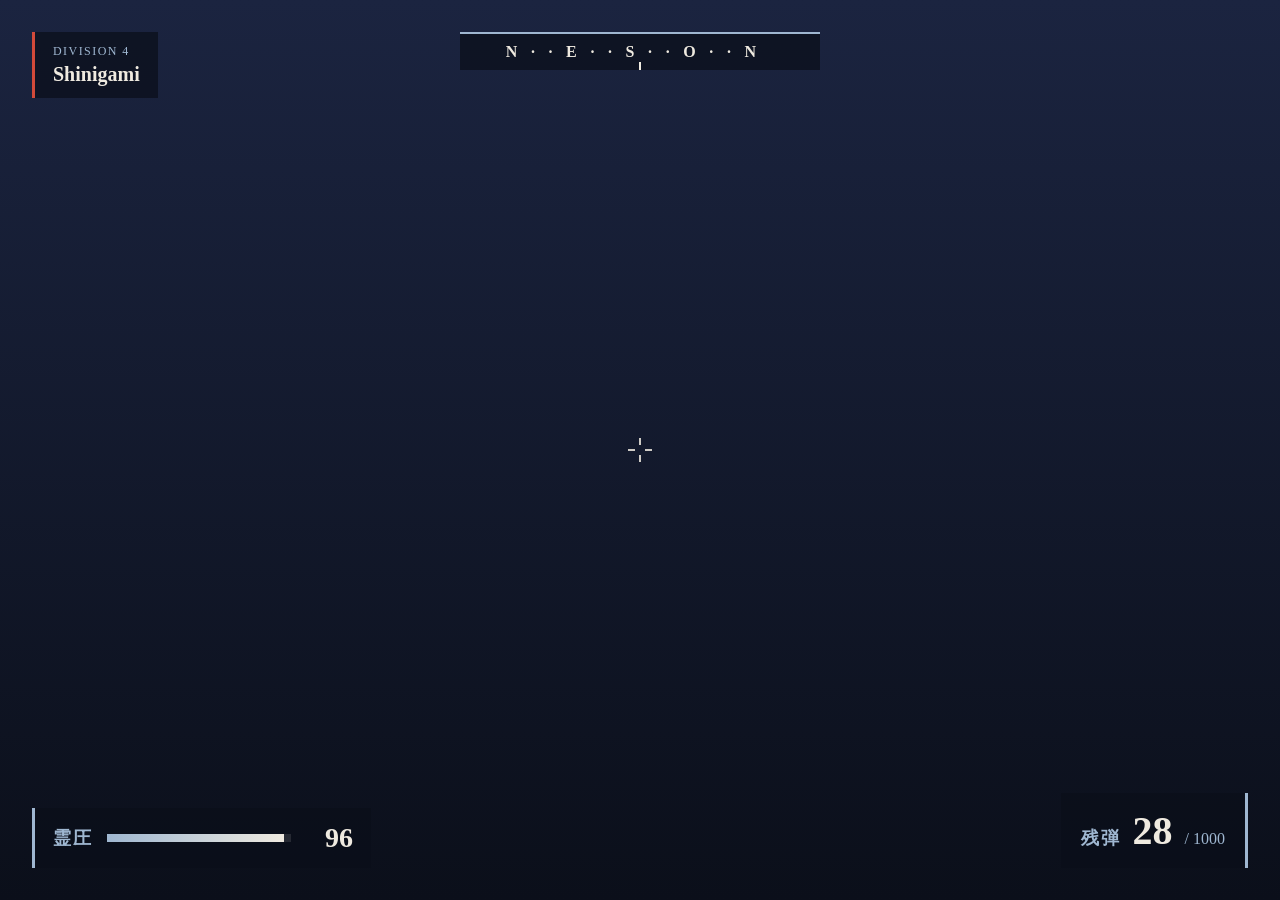
==== hud/preview/index.html @ a49f6131 "hud : page d'aperçu avec données de test, à ouvrir dans le navigateur Co-Authored-By: Claude Haiku 5" ====
<!doctype html>
<html lang="fr">
    <head>
        <meta charset="utf-8">
        <title>Aperçu du HUD Bleach</title>
        <link rel="stylesheet" href="../Client/UI/style.css">
        <style>
            /* Fond de test pour voir la transparence du HUD */
            body { background: linear-gradient(180deg, #1b2440, #0b0f1a); }
        </style>
        <script>
            // Faux objet Events, pour faire tourner le HUD hors de nanos world
            window.__handlers = {};
            window.Events = {
                Subscribe: function (name, fn) { window.__handlers[name] = fn; },
                Call: function () {}
            };
        </script>
        <script src="../Client/UI/index.js"></script>
    </head>
    <body>
        <div id="player_card">
            <div class="division" id="player_division">DIVISION —</div>
            <div class="name" id="player_name">Shinigami</div>
        </div>
        <div id="compass">
            <div class="strip"><span id="compass_strip">N · · E · · S · · O · · N</span></div>
            <div class="marker"></div>
        </div>
        <div id="feed"></div>
        <div id="crosshair"><span></span><span></span><span></span><span></span></div>
        <div id="health_container">
            <span class="kanji">霊圧</span>
            <div class="bar"><div id="health_fill"></div></div>
            <span id="health_current">100</span>
        </div>
        <div id="weapon_ammo_container">
            <span class="kanji">残弾</span>
            <span id="weapon_ammo_clip">30</span>
            <span id="weapon_ammo_bag">/ 1000</span>
        </div>

        <script>
            // Simulation : la vie baisse, les munitions diminuent, la boussole tourne, des événements arrivent
            let hp = 100, clip = 30, heading = 0, tick = 0;
            const h = window.__handlers;
            setInterval(function () {
                tick++;
                hp = hp > 0 ? hp - 2 : 100;
                clip = clip > 0 ? clip - 1 : 30;
                heading = (heading + 3) % 360;
                if (h.UpdateHealth) h.UpdateHealth(hp);
                if (h.UpdateWeaponAmmo) h.UpdateWeaponAmmo(true, clip, 1000);
                if (h.UpdateCompass) h.UpdateCompass(heading);
                if (tick % 8 === 0 && h.AddFeed) h.AddFeed("Hollow vaincu au Rukongai", "kill");
                if (tick % 12 === 0 && h.AddFeed) h.AddFeed("Raid de Hollows dans 5 min", "alert");
            }, 400);
            if (h.UpdatePlayer) h.UpdatePlayer("Shinigami", 4);
        </script>
    </body>
</html>
---- hud/Client/UI/style.css ----
/* HUD Bleach : bleu spirituel, ivoire, rouge Hollow quand la vie est basse */
:root {
    --ivory: #efeae0;
    --spirit: #9fb7d1;
    --hollow: #d24a3a;
    --panel: rgba(11, 15, 26, 0.72);
}

html, body {
    margin: 0;
    padding: 0;
    width: 100%;
    height: 100%;
    overflow: hidden;
    background: transparent;
    font-family: "Shippori Mincho B1", "Yu Mincho", serif;
    color: var(--ivory);
}

.kanji {
    font-weight: 800;
    font-size: 18px;
    color: var(--spirit);
    letter-spacing: 0.1em;
}

#health_container {
    position: absolute;
    left: 32px;
    bottom: 32px;
    width: 300px;
    padding: 14px 18px;
    background: var(--panel);
    border-left: 3px solid var(--spirit);
    display: flex;
    align-items: center;
    gap: 14px;
}

#health_container .bar {
    flex: 1;
    height: 8px;
    background: rgba(239, 234, 224, 0.12);
}

#health_fill {
    width: 100%;
    height: 100%;
    background: linear-gradient(90deg, var(--spirit), var(--ivory));
    transition: width 0.3s ease, background 0.3s ease;
}

#health_current {
    font-size: 28px;
    font-weight: 800;
    min-width: 48px;
    text-align: right;
}

#weapon_ammo_container {
    display: none;
    position: absolute;
    right: 32px;
    bottom: 32px;
    padding: 14px 20px;
    background: var(--panel);
    border-right: 3px solid var(--spirit);
    align-items: baseline;
    gap: 12px;
}

#weapon_ammo_clip {
    font-size: 40px;
    font-weight: 800;
}

#weapon_ammo_bag {
    font-size: 16px;
    color: var(--spirit);
}

/* Carte du joueur : haut gauche */
#player_card {
    position: absolute;
    left: 32px;
    top: 32px;
    padding: 12px 18px;
    background: var(--panel);
    border-left: 3px solid var(--hollow);
}

#player_card .division {
    font-size: 12px;
    letter-spacing: 0.12em;
    color: var(--spirit);
}

#player_card .name {
    font-size: 20px;
    font-weight: 800;
    margin-top: 4px;
}

/* Boussole : haut centre */
#compass {
    position: absolute;
    left: 50%;
    top: 32px;
    transform: translateX(-50%);
    width: 360px;
    height: 36px;
    overflow: hidden;
    background: var(--panel);
    border-top: 2px solid var(--spirit);
}

#compass .strip {
    position: absolute;
    left: 50%;
    top: 0;
    width: 400px;
    margin-left: -200px;
    text-align: center;
    font-size: 16px;
    font-weight: 800;
    line-height: 36px;
    letter-spacing: 0.3em;
}

#compass_strip {
    display: inline-block;
    white-space: nowrap;
    transition: transform 0.15s linear;
}

#compass .marker {
    position: absolute;
    left: 50%;
    bottom: 0;
    width: 2px;
    height: 8px;
    margin-left: -1px;
    background: var(--ivory);
}

/* Fil d'événements : haut droite */
#feed {
    position: absolute;
    right: 32px;
    top: 32px;
    width: 300px;
    display: flex;
    flex-direction: column;
    gap: 6px;
    align-items: flex-end;
}

.feed_line {
    padding: 6px 12px;
    background: var(--panel);
    font-size: 14px;
    border-right: 3px solid var(--spirit);
    animation: feedIn 0.3s ease;
}

.feed_line.kill { border-right-color: var(--hollow); }
.feed_line.alert { border-right-color: var(--hollow); color: #f08a7a; }

@keyframes feedIn {
    from { opacity: 0; transform: translateX(20px); }
    to   { opacity: 1; transform: translateX(0); }
}

/* Réticule : centre */
#crosshair {
    position: absolute;
    left: 50%;
    top: 50%;
    width: 24px;
    height: 24px;
    margin: -12px 0 0 -12px;
}

#crosshair span {
    position: absolute;
    background: var(--ivory);
    opacity: 0.85;
}

#crosshair span:nth-child(1) { left: 11px; top: 0; width: 2px; height: 7px; }
#crosshair span:nth-child(2) { left: 11px; bottom: 0; width: 2px; height: 7px; }
#crosshair span:nth-child(3) { top: 11px; left: 0; width: 7px; height: 2px; }
#crosshair span:nth-child(4) { top: 11px; right: 0; width: 7px; height: 2px; }
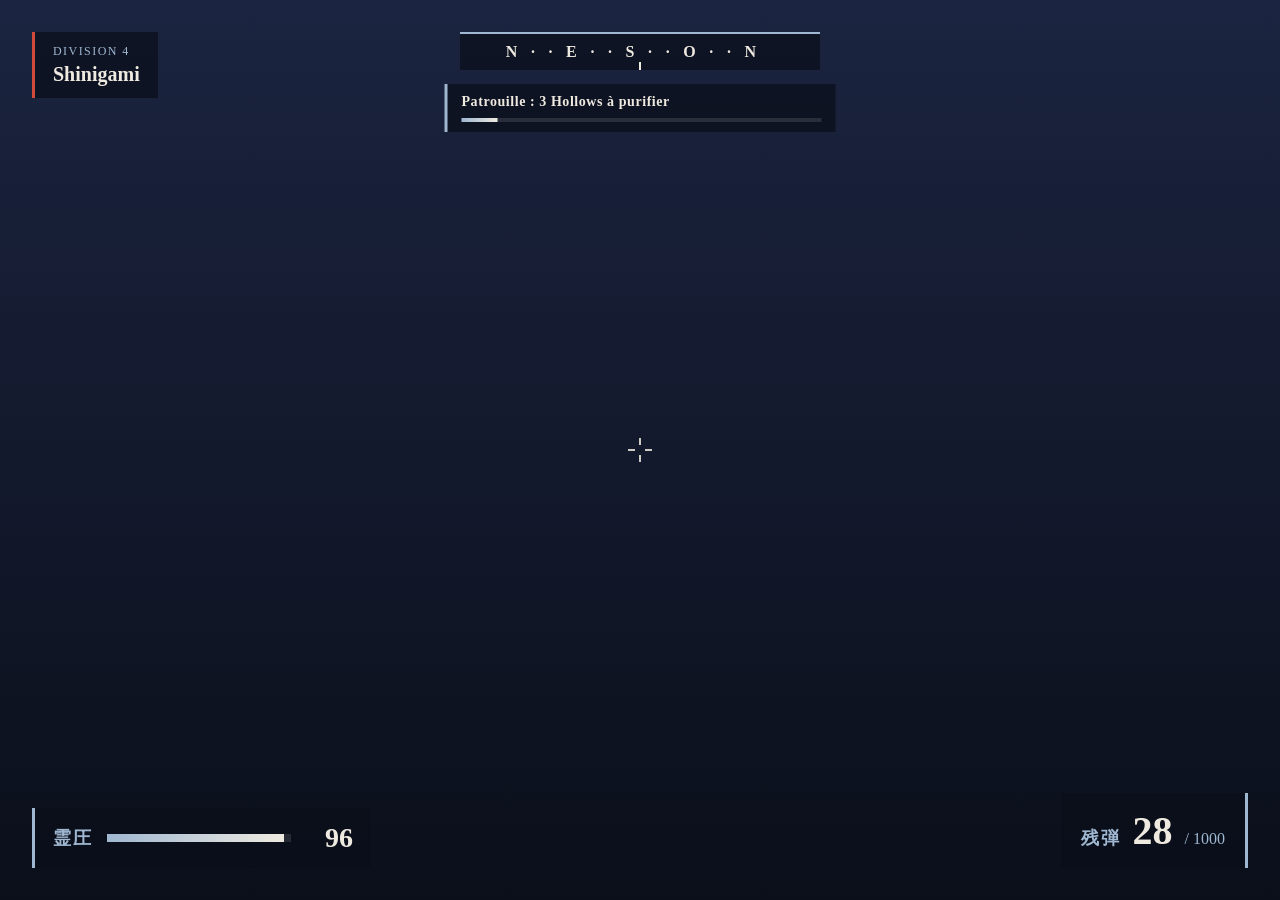
==== commit d614b0b4: "hud : chat, invite d'action et bandeau de mission Co-Authored-By: Claude Haiku 5.5 <noreply@anthropi" ====
--- a/hud/preview/index.html
+++ b/hud/preview/index.html
@@ -19,6 +19,10 @@
         <script src="../Client/UI/index.js"></script>
     </head>
     <body>
+        <div id="mission">
+            <div class="mission_title" id="mission_title">Aucune mission</div>
+            <div class="mission_bar"><div id="mission_fill"></div></div>
+        </div>
         <div id="player_card">
             <div class="division" id="player_division">DIVISION —</div>
             <div class="name" id="player_name">Shinigami</div>
@@ -28,7 +32,12 @@
             <div class="marker"></div>
         </div>
         <div id="feed"></div>
+        <div id="prompt" class="hidden">
+            <span class="key" id="prompt_key">E</span>
+            <span id="prompt_text">Ramasser</span>
+        </div>
         <div id="crosshair"><span></span><span></span><span></span><span></span></div>
+        <div id="chat"><div id="chat_log"></div></div>
         <div id="health_container">
             <span class="kanji">霊圧</span>
             <div class="bar"><div id="health_fill"></div></div>
@@ -41,8 +50,8 @@
         </div>
 
         <script>
-            // Simulation : la vie baisse, les munitions diminuent, la boussole tourne, des événements arrivent
-            let hp = 100, clip = 30, heading = 0, tick = 0;
+            // Simulation : vie, munitions, boussole, événements, chat, invite et mission
+            let hp = 100, clip = 30, heading = 0, tick = 0, mission = 0;
             const h = window.__handlers;
             setInterval(function () {
                 tick++;
@@ -54,6 +63,12 @@
                 if (h.UpdateCompass) h.UpdateCompass(heading);
                 if (tick % 8 === 0 && h.AddFeed) h.AddFeed("Hollow vaincu au Rukongai", "kill");
                 if (tick % 12 === 0 && h.AddFeed) h.AddFeed("Raid de Hollows dans 5 min", "alert");
+                if (tick % 6 === 0 && h.AddChat) h.AddChat("Ichigo_RP", "On part en patrouille ?");
+                if (tick % 10 === 0 && h.AddChat) h.AddChat("Unohana", "Je suis là pour les blessés.");
+                if (tick % 5 === 0 && h.ShowPrompt) h.ShowPrompt("E", "Ramasser");
+                if (tick % 5 === 2 && h.HidePrompt) h.HidePrompt();
+                mission = (mission + 5) % 105;
+                if (h.UpdateMission) h.UpdateMission("Patrouille : 3 Hollows à purifier", mission);
             }, 400);
             if (h.UpdatePlayer) h.UpdatePlayer("Shinigami", 4);
         </script>
--- a/hud/Client/UI/style.css
+++ b/hud/Client/UI/style.css
@@ -191,3 +191,92 @@
 #crosshair span:nth-child(2) { left: 11px; bottom: 0; width: 2px; height: 7px; }
 #crosshair span:nth-child(3) { top: 11px; left: 0; width: 7px; height: 2px; }
 #crosshair span:nth-child(4) { top: 11px; right: 0; width: 7px; height: 2px; }
+
+/* Invite d'action : sous le réticule */
+#prompt {
+    position: absolute;
+    left: 50%;
+    top: calc(50% + 40px);
+    transform: translateX(-50%);
+    display: flex;
+    align-items: center;
+    gap: 12px;
+    padding: 8px 16px;
+    background: var(--panel);
+    font-size: 16px;
+    font-weight: 800;
+    transition: opacity 0.2s ease;
+}
+
+#prompt.hidden { opacity: 0; pointer-events: none; }
+
+#prompt .key {
+    display: inline-block;
+    min-width: 28px;
+    padding: 2px 8px;
+    text-align: center;
+    border: 1px solid var(--spirit);
+    color: var(--ivory);
+    font-size: 14px;
+}
+
+/* Bandeau de mission : sous la boussole */
+#mission {
+    position: absolute;
+    left: 50%;
+    top: 84px;
+    transform: translateX(-50%);
+    width: 360px;
+    padding: 10px 14px;
+    background: var(--panel);
+    border-left: 3px solid var(--spirit);
+}
+
+.mission_title {
+    font-size: 14px;
+    font-weight: 800;
+    letter-spacing: 0.04em;
+}
+
+.mission_bar {
+    margin-top: 8px;
+    height: 4px;
+    background: rgba(239, 234, 224, 0.12);
+}
+
+#mission_fill {
+    height: 100%;
+    width: 0%;
+    background: linear-gradient(90deg, var(--spirit), var(--ivory));
+    transition: width 0.4s ease;
+}
+
+/* Chat : bas gauche, au-dessus de la vie */
+#chat {
+    position: absolute;
+    left: 32px;
+    bottom: 100px;
+    width: 380px;
+    pointer-events: none;
+}
+
+#chat_log {
+    display: flex;
+    flex-direction: column;
+    gap: 4px;
+}
+
+.chat_line {
+    padding: 4px 10px;
+    background: rgba(11, 15, 26, 0.55);
+    font-size: 14px;
+    line-height: 1.4;
+    transition: opacity 1.5s ease;
+}
+
+.chat_line.fade { opacity: 0; }
+
+.chat_author {
+    color: var(--spirit);
+    font-weight: 800;
+}
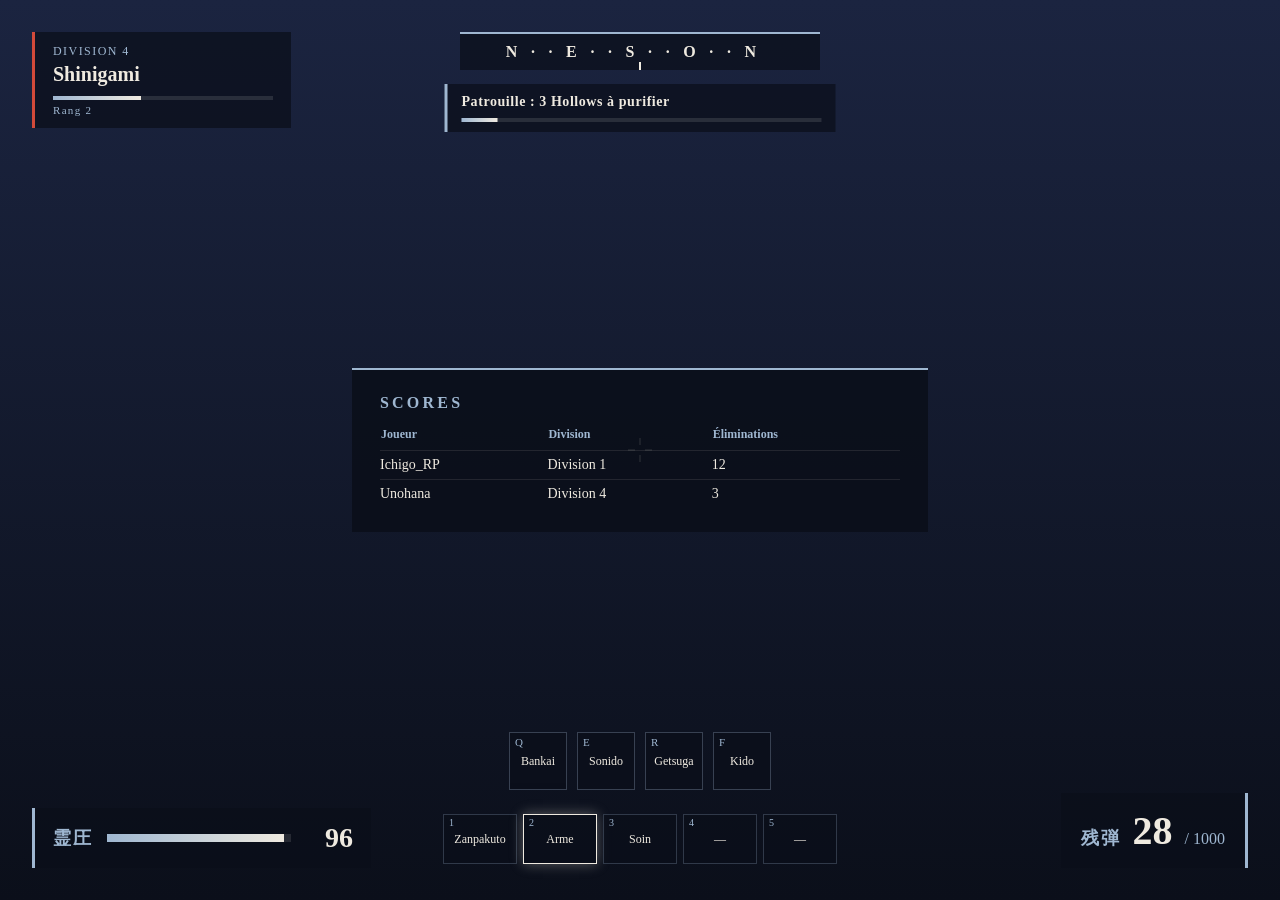
==== commit 18c67573: "hud : halo de reiatsu, barre d'XP, capacités, hotbar, dégâts, écran de mort, scores et notifications" ====
--- a/hud/preview/index.html
+++ b/hud/preview/index.html
@@ -19,6 +19,9 @@
         <script src="../Client/UI/index.js"></script>
     </head>
     <body>
+        <div id="vignette"></div>
+        <div id="hit"></div>
+        <div id="toasts"></div>
         <div id="mission">
             <div class="mission_title" id="mission_title">Aucune mission</div>
             <div class="mission_bar"><div id="mission_fill"></div></div>
@@ -26,6 +29,8 @@
         <div id="player_card">
             <div class="division" id="player_division">DIVISION —</div>
             <div class="name" id="player_name">Shinigami</div>
+            <div class="xp_bar"><div id="xp_fill"></div></div>
+            <div class="xp_text" id="xp_text">Rang 1</div>
         </div>
         <div id="compass">
             <div class="strip"><span id="compass_strip">N · · E · · S · · O · · N</span></div>
@@ -37,6 +42,30 @@
             <span id="prompt_text">Ramasser</span>
         </div>
         <div id="crosshair"><span></span><span></span><span></span><span></span></div>
+        <div id="scoreboard" class="hidden">
+            <div class="sb_title">SCORES</div>
+            <table>
+                <thead><tr><th>Joueur</th><th>Division</th><th>Éliminations</th></tr></thead>
+                <tbody id="score_rows"></tbody>
+            </table>
+        </div>
+        <div id="death" class="hidden">
+            <div class="death_title">Tu es tombé</div>
+            <div class="death_timer">Réapparition dans <span id="death_seconds">5</span> s</div>
+        </div>
+        <div id="abilities">
+            <div class="slot" data-slot="0"><span class="key">Q</span><span class="label">Bankai</span><div class="cd"></div></div>
+            <div class="slot" data-slot="1"><span class="key">E</span><span class="label">Sonido</span><div class="cd"></div></div>
+            <div class="slot" data-slot="2"><span class="key">R</span><span class="label">Getsuga</span><div class="cd"></div></div>
+            <div class="slot" data-slot="3"><span class="key">F</span><span class="label">Kido</span><div class="cd"></div></div>
+        </div>
+        <div id="hotbar">
+            <div class="hot" data-hot="0"><span class="num">1</span><span class="label">Zanpakuto</span></div>
+            <div class="hot active" data-hot="1"><span class="num">2</span><span class="label">Arme</span></div>
+            <div class="hot" data-hot="2"><span class="num">3</span><span class="label">Soin</span></div>
+            <div class="hot" data-hot="3"><span class="num">4</span><span class="label">—</span></div>
+            <div class="hot" data-hot="4"><span class="num">5</span><span class="label">—</span></div>
+        </div>
         <div id="chat"><div id="chat_log"></div></div>
         <div id="health_container">
             <span class="kanji">霊圧</span>
@@ -50,27 +79,38 @@
         </div>
 
         <script>
-            // Simulation : vie, munitions, boussole, événements, chat, invite et mission
-            let hp = 100, clip = 30, heading = 0, tick = 0, mission = 0;
+            // Simulation de tout le HUD : vie, munitions, boussole, événements, chat, mission, capacités, dégâts, scores et mort
+            let hp = 100, clip = 30, heading = 0, tick = 0, mission = 0, cd = 0;
             const h = window.__handlers;
+            if (h.UpdatePlayer) h.UpdatePlayer("Shinigami", 4);
+            if (h.UpdateXP) h.UpdateXP(2, 40);
+            if (h.SetHotbar) h.SetHotbar(1, "Arme", true);
+            if (h.ClearScore) h.ClearScore();
+            if (h.AddScoreRow) { h.AddScoreRow("Ichigo_RP", 1, 12); h.AddScoreRow("Unohana", 4, 3); }
+            if (h.ShowScoreboard) h.ShowScoreboard(false);
             setInterval(function () {
                 tick++;
                 hp = hp > 0 ? hp - 2 : 100;
                 clip = clip > 0 ? clip - 1 : 30;
                 heading = (heading + 3) % 360;
+                cd = (cd + 0.05) % 1.05;
                 if (h.UpdateHealth) h.UpdateHealth(hp);
                 if (h.UpdateWeaponAmmo) h.UpdateWeaponAmmo(true, clip, 1000);
                 if (h.UpdateCompass) h.UpdateCompass(heading);
+                if (h.SetAbility) h.SetAbility(0, "Bankai", cd);
                 if (tick % 8 === 0 && h.AddFeed) h.AddFeed("Hollow vaincu au Rukongai", "kill");
                 if (tick % 12 === 0 && h.AddFeed) h.AddFeed("Raid de Hollows dans 5 min", "alert");
                 if (tick % 6 === 0 && h.AddChat) h.AddChat("Ichigo_RP", "On part en patrouille ?");
                 if (tick % 10 === 0 && h.AddChat) h.AddChat("Unohana", "Je suis là pour les blessés.");
                 if (tick % 5 === 0 && h.ShowPrompt) h.ShowPrompt("E", "Ramasser");
                 if (tick % 5 === 2 && h.HidePrompt) h.HidePrompt();
+                if (tick % 4 === 0 && h.HitMarker) h.HitMarker();
+                if (tick % 15 === 0 && h.Toast) h.Toast("Promotion : tu es maintenant lieutenant");
                 mission = (mission + 5) % 105;
                 if (h.UpdateMission) h.UpdateMission("Patrouille : 3 Hollows à purifier", mission);
+                // Scores (Tab) affichés une fois sur deux cycles pour la démo
+                if (h.ShowScoreboard) h.ShowScoreboard(tick % 30 < 6);
             }, 400);
-            if (h.UpdatePlayer) h.UpdatePlayer("Shinigami", 4);
         </script>
     </body>
 </html>
--- a/hud/Client/UI/style.css
+++ b/hud/Client/UI/style.css
@@ -24,6 +24,7 @@
     letter-spacing: 0.1em;
 }
 
+/* Vie (reiatsu) : bas gauche */
 #health_container {
     position: absolute;
     left: 32px;
@@ -36,20 +37,17 @@
     align-items: center;
     gap: 14px;
 }
-
 #health_container .bar {
     flex: 1;
     height: 8px;
     background: rgba(239, 234, 224, 0.12);
 }
-
 #health_fill {
     width: 100%;
     height: 100%;
     background: linear-gradient(90deg, var(--spirit), var(--ivory));
     transition: width 0.3s ease, background 0.3s ease;
 }
-
 #health_current {
     font-size: 28px;
     font-weight: 800;
@@ -57,6 +55,7 @@
     text-align: right;
 }
 
+/* Munitions : bas droite */
 #weapon_ammo_container {
     display: none;
     position: absolute;
@@ -68,12 +67,10 @@
     align-items: baseline;
     gap: 12px;
 }
-
 #weapon_ammo_clip {
     font-size: 40px;
     font-weight: 800;
 }
-
 #weapon_ammo_bag {
     font-size: 16px;
     color: var(--spirit);
@@ -88,17 +85,33 @@
     background: var(--panel);
     border-left: 3px solid var(--hollow);
 }
-
 #player_card .division {
     font-size: 12px;
     letter-spacing: 0.12em;
     color: var(--spirit);
 }
-
 #player_card .name {
     font-size: 20px;
     font-weight: 800;
     margin-top: 4px;
+}
+#player_card .xp_bar {
+    margin-top: 10px;
+    height: 4px;
+    width: 220px;
+    background: rgba(239, 234, 224, 0.12);
+}
+#xp_fill {
+    height: 100%;
+    width: 0%;
+    background: linear-gradient(90deg, var(--spirit), var(--ivory));
+    transition: width 0.5s ease;
+}
+#player_card .xp_text {
+    margin-top: 4px;
+    font-size: 11px;
+    letter-spacing: 0.12em;
+    color: var(--spirit);
 }
 
 /* Boussole : haut centre */
@@ -113,7 +126,6 @@
     background: var(--panel);
     border-top: 2px solid var(--spirit);
 }
-
 #compass .strip {
     position: absolute;
     left: 50%;
@@ -126,13 +138,11 @@
     line-height: 36px;
     letter-spacing: 0.3em;
 }
-
 #compass_strip {
     display: inline-block;
     white-space: nowrap;
     transition: transform 0.15s linear;
 }
-
 #compass .marker {
     position: absolute;
     left: 50%;
@@ -143,6 +153,60 @@
     background: var(--ivory);
 }
 
+/* Bandeau de mission : sous la boussole */
+#mission {
+    position: absolute;
+    left: 50%;
+    top: 84px;
+    transform: translateX(-50%);
+    width: 360px;
+    padding: 10px 14px;
+    background: var(--panel);
+    border-left: 3px solid var(--spirit);
+}
+.mission_title {
+    font-size: 14px;
+    font-weight: 800;
+    letter-spacing: 0.04em;
+}
+.mission_bar {
+    margin-top: 8px;
+    height: 4px;
+    background: rgba(239, 234, 224, 0.12);
+}
+#mission_fill {
+    height: 100%;
+    width: 0%;
+    background: linear-gradient(90deg, var(--spirit), var(--ivory));
+    transition: width 0.4s ease;
+}
+
+/* Notifications : haut centre, sous le bandeau de mission */
+#toasts {
+    position: absolute;
+    left: 50%;
+    top: 150px;
+    transform: translateX(-50%);
+    display: flex;
+    flex-direction: column;
+    gap: 8px;
+    align-items: center;
+    pointer-events: none;
+}
+.toast {
+    padding: 10px 18px;
+    background: var(--panel);
+    border-top: 2px solid var(--spirit);
+    font-size: 15px;
+    transition: opacity 0.6s ease, transform 0.6s ease;
+    animation: toastIn 0.4s ease;
+}
+.toast.out { opacity: 0; transform: translateY(-8px); }
+@keyframes toastIn {
+    from { opacity: 0; transform: translateY(-10px); }
+    to { opacity: 1; transform: translateY(0); }
+}
+
 /* Fil d'événements : haut droite */
 #feed {
     position: absolute;
@@ -154,7 +218,6 @@
     gap: 6px;
     align-items: flex-end;
 }
-
 .feed_line {
     padding: 6px 12px;
     background: var(--panel);
@@ -162,13 +225,11 @@
     border-right: 3px solid var(--spirit);
     animation: feedIn 0.3s ease;
 }
-
 .feed_line.kill { border-right-color: var(--hollow); }
 .feed_line.alert { border-right-color: var(--hollow); color: #f08a7a; }
-
 @keyframes feedIn {
     from { opacity: 0; transform: translateX(20px); }
-    to   { opacity: 1; transform: translateX(0); }
+    to { opacity: 1; transform: translateX(0); }
 }
 
 /* Réticule : centre */
@@ -180,18 +241,44 @@
     height: 24px;
     margin: -12px 0 0 -12px;
 }
-
 #crosshair span {
     position: absolute;
     background: var(--ivory);
     opacity: 0.85;
 }
-
 #crosshair span:nth-child(1) { left: 11px; top: 0; width: 2px; height: 7px; }
 #crosshair span:nth-child(2) { left: 11px; bottom: 0; width: 2px; height: 7px; }
 #crosshair span:nth-child(3) { top: 11px; left: 0; width: 7px; height: 2px; }
 #crosshair span:nth-child(4) { top: 11px; right: 0; width: 7px; height: 2px; }
 
+/* Indicateur de dégâts : sous le réticule */
+#hit {
+    position: absolute;
+    left: 50%;
+    top: 50%;
+    width: 36px;
+    height: 36px;
+    margin: -18px;
+    opacity: 0;
+    pointer-events: none;
+}
+#hit::before, #hit::after {
+    content: "";
+    position: absolute;
+    left: 50%;
+    top: 50%;
+    width: 22px;
+    height: 2px;
+    background: var(--hollow);
+}
+#hit::before { transform: translate(-50%, -50%) rotate(45deg); }
+#hit::after { transform: translate(-50%, -50%) rotate(-45deg); }
+#hit.flash { animation: hitFlash 0.35s ease-out; }
+@keyframes hitFlash {
+    from { opacity: 1; }
+    to { opacity: 0; }
+}
+
 /* Invite d'action : sous le réticule */
 #prompt {
     position: absolute;
@@ -207,9 +294,7 @@
     font-weight: 800;
     transition: opacity 0.2s ease;
 }
-
 #prompt.hidden { opacity: 0; pointer-events: none; }
-
 #prompt .key {
     display: inline-block;
     min-width: 28px;
@@ -220,37 +305,6 @@
     font-size: 14px;
 }
 
-/* Bandeau de mission : sous la boussole */
-#mission {
-    position: absolute;
-    left: 50%;
-    top: 84px;
-    transform: translateX(-50%);
-    width: 360px;
-    padding: 10px 14px;
-    background: var(--panel);
-    border-left: 3px solid var(--spirit);
-}
-
-.mission_title {
-    font-size: 14px;
-    font-weight: 800;
-    letter-spacing: 0.04em;
-}
-
-.mission_bar {
-    margin-top: 8px;
-    height: 4px;
-    background: rgba(239, 234, 224, 0.12);
-}
-
-#mission_fill {
-    height: 100%;
-    width: 0%;
-    background: linear-gradient(90deg, var(--spirit), var(--ivory));
-    transition: width 0.4s ease;
-}
-
 /* Chat : bas gauche, au-dessus de la vie */
 #chat {
     position: absolute;
@@ -259,13 +313,11 @@
     width: 380px;
     pointer-events: none;
 }
-
 #chat_log {
     display: flex;
     flex-direction: column;
     gap: 4px;
 }
-
 .chat_line {
     padding: 4px 10px;
     background: rgba(11, 15, 26, 0.55);
@@ -273,10 +325,146 @@
     line-height: 1.4;
     transition: opacity 1.5s ease;
 }
-
 .chat_line.fade { opacity: 0; }
-
 .chat_author {
     color: var(--spirit);
     font-weight: 800;
 }
+
+/* Capacités : au-dessus de la hotbar */
+#abilities {
+    position: absolute;
+    left: 50%;
+    bottom: 110px;
+    transform: translateX(-50%);
+    display: flex;
+    gap: 10px;
+}
+#abilities .slot {
+    position: relative;
+    width: 56px;
+    height: 56px;
+    background: var(--panel);
+    border: 1px solid rgba(159, 183, 209, 0.3);
+    overflow: hidden;
+    display: flex;
+    flex-direction: column;
+    align-items: center;
+    justify-content: center;
+}
+#abilities .key {
+    position: absolute;
+    top: 3px;
+    left: 5px;
+    font-size: 11px;
+    color: var(--spirit);
+}
+#abilities .label {
+    font-size: 12px;
+    text-align: center;
+    padding: 0 4px;
+}
+#abilities .cd {
+    position: absolute;
+    left: 0;
+    bottom: 0;
+    width: 100%;
+    height: 0%;
+    background: rgba(11, 15, 26, 0.7);
+    transition: height 0.2s linear;
+}
+
+/* Hotbar : bas centre */
+#hotbar {
+    position: absolute;
+    left: 50%;
+    bottom: 36px;
+    transform: translateX(-50%);
+    display: flex;
+    gap: 6px;
+}
+#hotbar .hot {
+    position: relative;
+    width: 72px;
+    height: 48px;
+    background: var(--panel);
+    border: 1px solid rgba(159, 183, 209, 0.25);
+    display: flex;
+    flex-direction: column;
+    align-items: center;
+    justify-content: center;
+    font-size: 12px;
+}
+#hotbar .num {
+    position: absolute;
+    top: 2px;
+    left: 5px;
+    font-size: 10px;
+    color: var(--spirit);
+}
+#hotbar .hot.active {
+    border-color: var(--ivory);
+    box-shadow: 0 0 12px rgba(239, 234, 224, 0.35);
+}
+
+/* Tableau des scores : au centre */
+#scoreboard {
+    position: absolute;
+    left: 50%;
+    top: 50%;
+    transform: translate(-50%, -50%);
+    min-width: 520px;
+    padding: 24px 28px;
+    background: rgba(11, 15, 26, 0.9);
+    border-top: 2px solid var(--spirit);
+}
+#scoreboard.hidden { display: none; }
+.sb_title {
+    font-size: 16px;
+    font-weight: 800;
+    letter-spacing: 0.2em;
+    margin-bottom: 14px;
+    color: var(--spirit);
+}
+#scoreboard table { width: 100%; border-collapse: collapse; font-size: 14px; }
+#scoreboard th {
+    text-align: left;
+    font-size: 12px;
+    color: var(--spirit);
+    font-weight: 600;
+    padding-bottom: 8px;
+}
+#scoreboard td { padding: 6px 0; border-top: 1px solid rgba(239, 234, 224, 0.1); }
+
+/* Écran de mort : plein écran, voile sombre */
+#death {
+    position: absolute;
+    inset: 0;
+    display: flex;
+    flex-direction: column;
+    align-items: center;
+    justify-content: center;
+    background: rgba(11, 15, 26, 0.75);
+}
+#death.hidden { display: none; }
+.death_title {
+    font-size: 56px;
+    font-weight: 800;
+    color: var(--ivory);
+}
+.death_timer {
+    margin-top: 16px;
+    font-size: 18px;
+    color: var(--spirit);
+}
+
+/* Halo de reiatsu : bords rouges quand la vie est basse */
+#vignette {
+    position: absolute;
+    inset: 0;
+    pointer-events: none;
+    opacity: 0;
+    transition: opacity 0.5s ease;
+    background: radial-gradient(ellipse at center, transparent 55%, rgba(210, 74, 58, 0.45) 100%);
+}
+#vignette.on { opacity: 1; }
